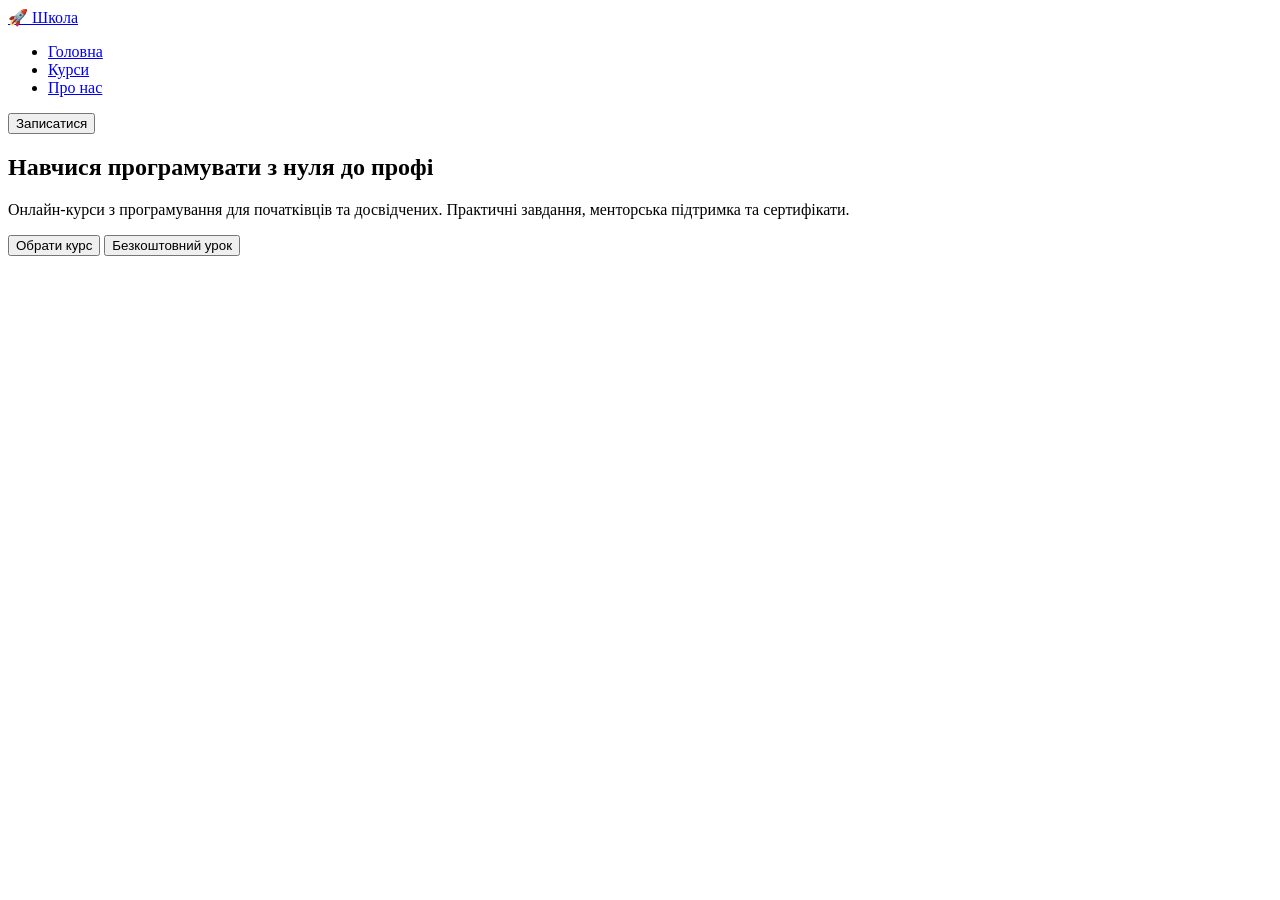
==== index.html @ d8966119 "Add index.html - Main page" ====
<!DOCTYPE html>
<html lang="uk">
<head>
    <meta charset="UTF-8">
    <meta name="viewport" content="width=device-width, initial-scale=1.0">
    <title>Школа - Онлайн школа програмування</title>
    <link rel="stylesheet" href="css/style.css">
    <link rel="preconnect" href="https://fonts.googleapis.com">
    <link href="https://fonts.googleapis.com/css2?family=Inter:wght@300;400;500;600;700;800&display=swap" rel="stylesheet">
</head>
<body>
    <header class="header">
        <div class="container">
            <nav class="nav">
                <a href="index.html" class="logo">🚀 Школа</a>
                <ul class="nav-menu">
                    <li><a href="index.html" class="nav-link active">Головна</a></li>
                    <li><a href="pages/courses.html" class="nav-link">Курси</a></li>
                    <li><a href="pages/about.html" class="nav-link">Про нас</a></li>
                </ul>
                <button class="btn btn-primary" onclick="openModal()">Записатися</button>
            </nav>
        </div>
    </header>
    <section class="hero">
        <div class="container">
            <div class="hero-content">
                <h1 class="hero-title">Навчися програмувати <span class="highlight">з нуля до профі</span></h1>
                <p class="hero-subtitle">Онлайн-курси з програмування для початківців та досвідчених. Практичні завдання, менторська підтримка та сертифікати.</p>
                <div class="hero-buttons">
                    <button class="btn btn-primary btn-lg" onclick="location.href='pages/courses.html'">Обрати курс</button>
                    <button class="btn btn-outline btn-lg" onclick="openModal()">Безкоштовний урок</button>
                </div>
            </div>
        </div>
    </section>
    <script src="js/app.js"></script>
</body>
</html>
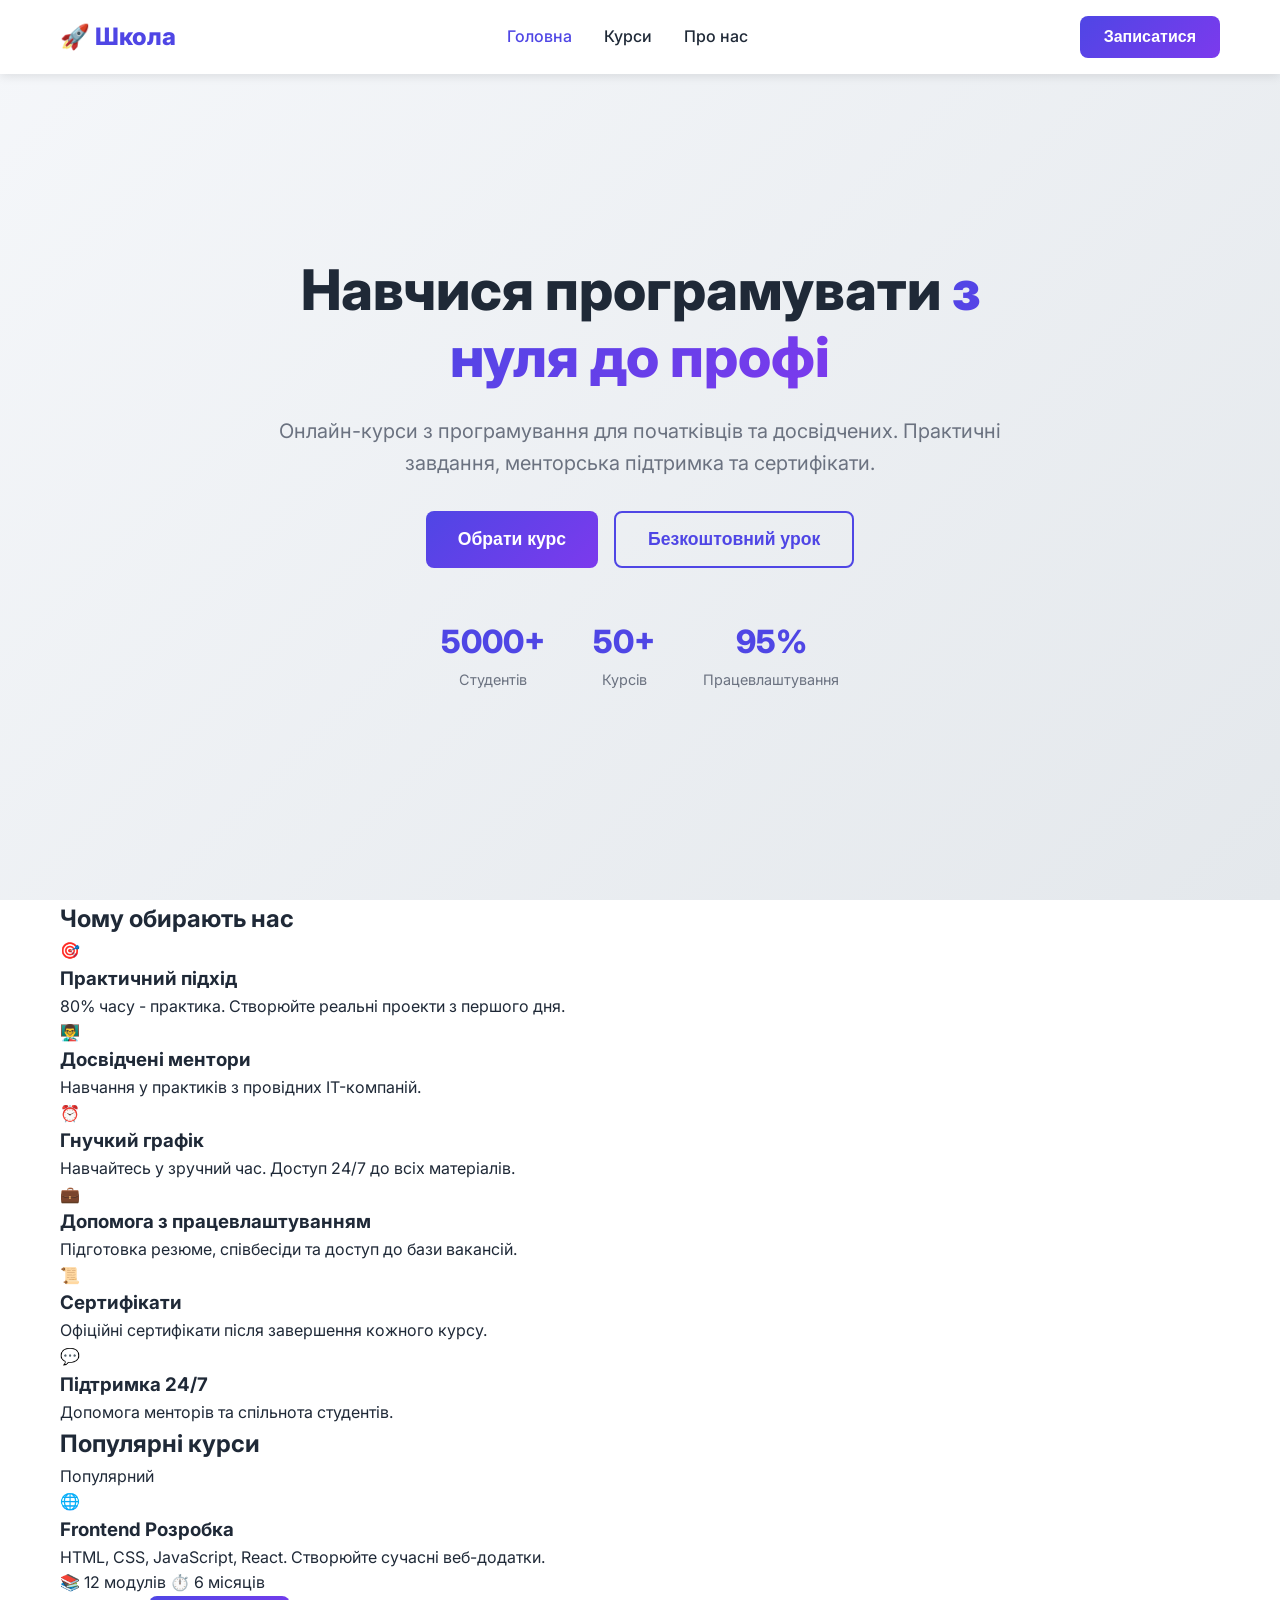
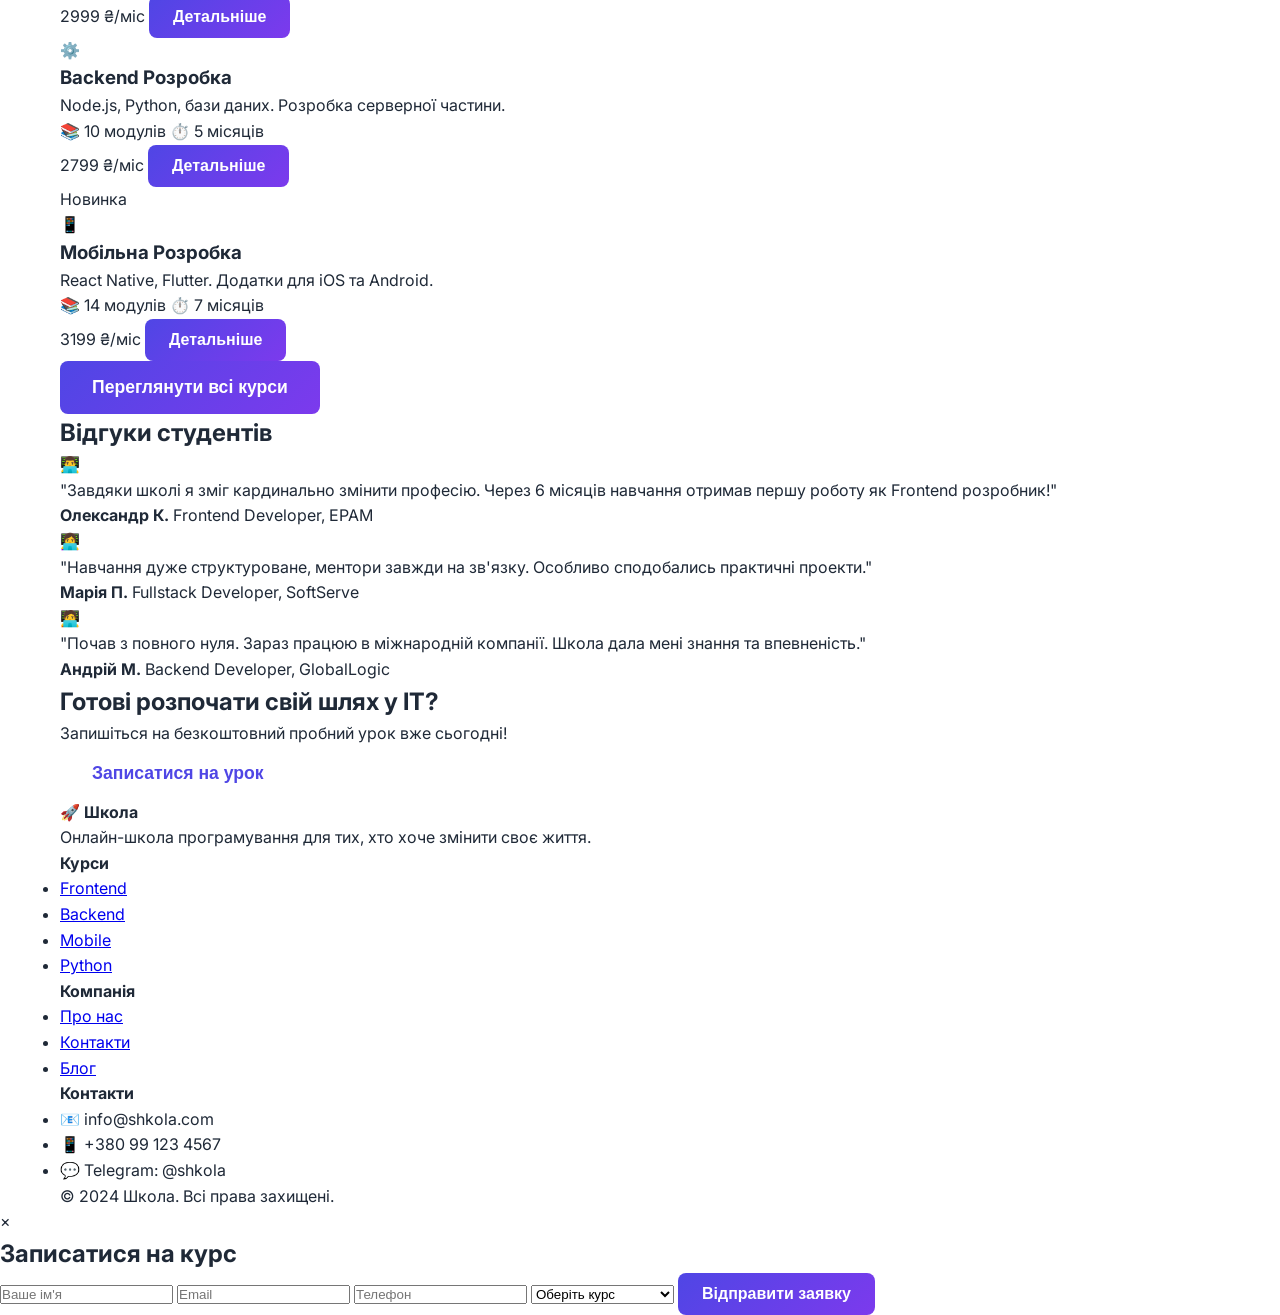
==== commit 411fe491: "Update index.html - Complete homepage with all sections" ====
--- a/index.html
+++ b/index.html
@@ -9,6 +9,7 @@
     <link href="https://fonts.googleapis.com/css2?family=Inter:wght@300;400;500;600;700;800&display=swap" rel="stylesheet">
 </head>
 <body>
+    <!-- Header -->
     <header class="header">
         <div class="container">
             <nav class="nav">
@@ -22,6 +23,8 @@
             </nav>
         </div>
     </header>
+
+    <!-- Hero Section -->
     <section class="hero">
         <div class="container">
             <div class="hero-content">
@@ -31,9 +34,239 @@
                     <button class="btn btn-primary btn-lg" onclick="location.href='pages/courses.html'">Обрати курс</button>
                     <button class="btn btn-outline btn-lg" onclick="openModal()">Безкоштовний урок</button>
                 </div>
-            </div>
-        </div>
-    </section>
+                <div class="hero-stats">
+                    <div class="stat">
+                        <span class="stat-number">5000+</span>
+                        <span class="stat-label">Студентів</span>
+                    </div>
+                    <div class="stat">
+                        <span class="stat-number">50+</span>
+                        <span class="stat-label">Курсів</span>
+                    </div>
+                    <div class="stat">
+                        <span class="stat-number">95%</span>
+                        <span class="stat-label">Працевлаштування</span>
+                    </div>
+                </div>
+            </div>
+        </div>
+    </section>
+
+    <!-- Features Section -->
+    <section class="features">
+        <div class="container">
+            <h2 class="section-title">Чому обирають нас</h2>
+            <div class="features-grid">
+                <div class="feature-card">
+                    <div class="feature-icon">🎯</div>
+                    <h3>Практичний підхід</h3>
+                    <p>80% часу - практика. Створюйте реальні проекти з першого дня.</p>
+                </div>
+                <div class="feature-card">
+                    <div class="feature-icon">👨‍🏫</div>
+                    <h3>Досвідчені ментори</h3>
+                    <p>Навчання у практиків з провідних IT-компаній.</p>
+                </div>
+                <div class="feature-card">
+                    <div class="feature-icon">⏰</div>
+                    <h3>Гнучкий графік</h3>
+                    <p>Навчайтесь у зручний час. Доступ 24/7 до всіх матеріалів.</p>
+                </div>
+                <div class="feature-card">
+                    <div class="feature-icon">💼</div>
+                    <h3>Допомога з працевлаштуванням</h3>
+                    <p>Підготовка резюме, співбесіди та доступ до бази вакансій.</p>
+                </div>
+                <div class="feature-card">
+                    <div class="feature-icon">📜</div>
+                    <h3>Сертифікати</h3>
+                    <p>Офіційні сертифікати після завершення кожного курсу.</p>
+                </div>
+                <div class="feature-card">
+                    <div class="feature-icon">💬</div>
+                    <h3>Підтримка 24/7</h3>
+                    <p>Допомога менторів та спільнота студентів.</p>
+                </div>
+            </div>
+        </div>
+    </section>
+
+    <!-- Courses Preview -->
+    <section class="courses-preview">
+        <div class="container">
+            <h2 class="section-title">Популярні курси</h2>
+            <div class="courses-grid">
+                <div class="course-card">
+                    <div class="course-badge">Популярний</div>
+                    <div class="course-image frontend">
+                        <div class="course-icon">🌐</div>
+                    </div>
+                    <div class="course-content">
+                        <h3>Frontend Розробка</h3>
+                        <p>HTML, CSS, JavaScript, React. Створюйте сучасні веб-додатки.</p>
+                        <div class="course-meta">
+                            <span>📚 12 модулів</span>
+                            <span>⏱️ 6 місяців</span>
+                        </div>
+                        <div class="course-footer">
+                            <span class="price">2999 ₴/міс</span>
+                            <button class="btn btn-sm btn-primary" onclick="location.href='pages/courses.html'">Детальніше</button>
+                        </div>
+                    </div>
+                </div>
+                <div class="course-card">
+                    <div class="course-image backend">
+                        <div class="course-icon">⚙️</div>
+                    </div>
+                    <div class="course-content">
+                        <h3>Backend Розробка</h3>
+                        <p>Node.js, Python, бази даних. Розробка серверної частини.</p>
+                        <div class="course-meta">
+                            <span>📚 10 модулів</span>
+                            <span>⏱️ 5 місяців</span>
+                        </div>
+                        <div class="course-footer">
+                            <span class="price">2799 ₴/міс</span>
+                            <button class="btn btn-sm btn-primary" onclick="location.href='pages/courses.html'">Детальніше</button>
+                        </div>
+                    </div>
+                </div>
+                <div class="course-card">
+                    <div class="course-badge">Новинка</div>
+                    <div class="course-image mobile">
+                        <div class="course-icon">📱</div>
+                    </div>
+                    <div class="course-content">
+                        <h3>Мобільна Розробка</h3>
+                        <p>React Native, Flutter. Додатки для iOS та Android.</p>
+                        <div class="course-meta">
+                            <span>📚 14 модулів</span>
+                            <span>⏱️ 7 місяців</span>
+                        </div>
+                        <div class="course-footer">
+                            <span class="price">3199 ₴/міс</span>
+                            <button class="btn btn-sm btn-primary" onclick="location.href='pages/courses.html'">Детальніше</button>
+                        </div>
+                    </div>
+                </div>
+            </div>
+            <div class="text-center">
+                <button class="btn btn-primary btn-lg" onclick="location.href='pages/courses.html'">Переглянути всі курси</button>
+            </div>
+        </div>
+    </section>
+
+    <!-- Testimonials -->
+    <section class="testimonials">
+        <div class="container">
+            <h2 class="section-title">Відгуки студентів</h2>
+            <div class="testimonials-grid">
+                <div class="testimonial-card">
+                    <div class="testimonial-avatar">👨‍💻</div>
+                    <div class="testimonial-content">
+                        <p>"Завдяки школі я зміг кардинально змінити професію. Через 6 місяців навчання отримав першу роботу як Frontend розробник!"</p>
+                        <div class="testimonial-author">
+                            <strong>Олександр К.</strong>
+                            <span>Frontend Developer, EPAM</span>
+                        </div>
+                    </div>
+                </div>
+                <div class="testimonial-card">
+                    <div class="testimonial-avatar">👩‍💻</div>
+                    <div class="testimonial-content">
+                        <p>"Навчання дуже структуроване, ментори завжди на зв'язку. Особливо сподобались практичні проекти."</p>
+                        <div class="testimonial-author">
+                            <strong>Марія П.</strong>
+                            <span>Fullstack Developer, SoftServe</span>
+                        </div>
+                    </div>
+                </div>
+                <div class="testimonial-card">
+                    <div class="testimonial-avatar">🧑‍💻</div>
+                    <div class="testimonial-content">
+                        <p>"Почав з повного нуля. Зараз працюю в міжнародній компанії. Школа дала мені знання та впевненість."</p>
+                        <div class="testimonial-author">
+                            <strong>Андрій М.</strong>
+                            <span>Backend Developer, GlobalLogic</span>
+                        </div>
+                    </div>
+                </div>
+            </div>
+        </div>
+    </section>
+
+    <!-- CTA Section -->
+    <section class="cta">
+        <div class="container">
+            <div class="cta-content">
+                <h2>Готові розпочати свій шлях у IT?</h2>
+                <p>Запишіться на безкоштовний пробний урок вже сьогодні!</p>
+                <button class="btn btn-white btn-lg" onclick="openModal()">Записатися на урок</button>
+            </div>
+        </div>
+    </section>
+
+    <!-- Footer -->
+    <footer class="footer">
+        <div class="container">
+            <div class="footer-grid">
+                <div class="footer-col">
+                    <h4>🚀 Школа</h4>
+                    <p>Онлайн-школа програмування для тих, хто хоче змінити своє життя.</p>
+                </div>
+                <div class="footer-col">
+                    <h4>Курси</h4>
+                    <ul>
+                        <li><a href="pages/courses.html">Frontend</a></li>
+                        <li><a href="pages/courses.html">Backend</a></li>
+                        <li><a href="pages/courses.html">Mobile</a></li>
+                        <li><a href="pages/courses.html">Python</a></li>
+                    </ul>
+                </div>
+                <div class="footer-col">
+                    <h4>Компанія</h4>
+                    <ul>
+                        <li><a href="pages/about.html">Про нас</a></li>
+                        <li><a href="#">Контакти</a></li>
+                        <li><a href="#">Блог</a></li>
+                    </ul>
+                </div>
+                <div class="footer-col">
+                    <h4>Контакти</h4>
+                    <ul>
+                        <li>📧 info@shkola.com</li>
+                        <li>📱 +380 99 123 4567</li>
+                        <li>💬 Telegram: @shkola</li>
+                    </ul>
+                </div>
+            </div>
+            <div class="footer-bottom">
+                <p>&copy; 2024 Школа. Всі права захищені.</p>
+            </div>
+        </div>
+    </footer>
+
+    <!-- Modal -->
+    <div id="modal" class="modal">
+        <div class="modal-content">
+            <span class="modal-close" onclick="closeModal()">&times;</span>
+            <h2>Записатися на курс</h2>
+            <form id="signupForm" onsubmit="handleSubmit(event)">
+                <input type="text" placeholder="Ваше ім'я" required>
+                <input type="email" placeholder="Email" required>
+                <input type="tel" placeholder="Телефон" required>
+                <select required>
+                    <option value="">Оберіть курс</option>
+                    <option value="frontend">Frontend Розробка</option>
+                    <option value="backend">Backend Розробка</option>
+                    <option value="mobile">Мобільна Розробка</option>
+                    <option value="python">Python Розробка</option>
+                </select>
+                <button type="submit" class="btn btn-primary btn-block">Відправити заявку</button>
+            </form>
+        </div>
+    </div>
+
     <script src="js/app.js"></script>
 </body>
 </html>
--- a/css/style.css
+++ b/css/style.css
@@ -0,0 +1,193 @@
+* {
+    margin: 0;
+    padding: 0;
+    box-sizing: border-box;
+}
+
+:root {
+    --primary: #4F46E5;
+    --primary-dark: #4338ca;
+    --primary-light: #6366f1;
+    --secondary: #10b981;
+    --dark: #1f2937;
+    --gray: #6b7280;
+    --light: #f3f4f6;
+    --white: #ffffff;
+    --gradient: linear-gradient(135deg, #4F46E5 0%, #7c3aed 100%);
+}
+
+body {
+    font-family: 'Inter', sans-serif;
+    line-height: 1.6;
+    color: var(--dark);
+    background: var(--white);
+}
+
+.container {
+    max-width: 1200px;
+    margin: 0 auto;
+    padding: 0 20px;
+}
+
+.header {
+    background: var(--white);
+    box-shadow: 0 2px 10px rgba(0,0,0,0.1);
+    position: fixed;
+    width: 100%;
+    top: 0;
+    z-index: 1000;
+}
+
+.nav {
+    display: flex;
+    justify-content: space-between;
+    align-items: center;
+    padding: 1rem 0;
+}
+
+.logo {
+    font-size: 1.5rem;
+    font-weight: 800;
+    color: var(--primary);
+    text-decoration: none;
+}
+
+.nav-menu {
+    display: flex;
+    list-style: none;
+    gap: 2rem;
+}
+
+.nav-link {
+    color: var(--dark);
+    text-decoration: none;
+    font-weight: 500;
+    transition: color 0.3s;
+}
+
+.nav-link:hover,
+.nav-link.active {
+    color: var(--primary);
+}
+
+.btn {
+    padding: 0.75rem 1.5rem;
+    border: none;
+    border-radius: 8px;
+    font-weight: 600;
+    cursor: pointer;
+    transition: all 0.3s;
+    font-size: 1rem;
+}
+
+.btn-primary {
+    background: var(--gradient);
+    color: var(--white);
+}
+
+.btn-primary:hover {
+    transform: translateY(-2px);
+    box-shadow: 0 10px 20px rgba(79, 70, 229, 0.3);
+}
+
+.btn-outline {
+    background: transparent;
+    border: 2px solid var(--primary);
+    color: var(--primary);
+}
+
+.btn-outline:hover {
+    background: var(--primary);
+    color: var(--white);
+}
+
+.btn-white {
+    background: var(--white);
+    color: var(--primary);
+}
+
+.btn-lg {
+    padding: 1rem 2rem;
+    font-size: 1.1rem;
+}
+
+.hero {
+    padding: 150px 0 100px;
+    background: linear-gradient(135deg, #f5f7fa 0%, #e4e8ec 100%);
+    min-height: 100vh;
+    display: flex;
+    align-items: center;
+}
+
+.hero-content {
+    text-align: center;
+    max-width: 800px;
+    margin: 0 auto;
+}
+
+.hero-title {
+    font-size: 3.5rem;
+    font-weight: 800;
+    line-height: 1.2;
+    margin-bottom: 1.5rem;
+}
+
+.hero-title .highlight {
+    background: var(--gradient);
+    -webkit-background-clip: text;
+    -webkit-text-fill-color: transparent;
+    background-clip: text;
+}
+
+.hero-subtitle {
+    font-size: 1.25rem;
+    color: var(--gray);
+    margin-bottom: 2rem;
+}
+
+.hero-buttons {
+    display: flex;
+    gap: 1rem;
+    justify-content: center;
+    margin-bottom: 3rem;
+}
+
+.hero-stats {
+    display: flex;
+    gap: 3rem;
+    justify-content: center;
+}
+
+.stat {
+    text-align: center;
+}
+
+.stat-number {
+    display: block;
+    font-size: 2rem;
+    font-weight: 800;
+    color: var(--primary);
+}
+
+.stat-label {
+    font-size: 0.9rem;
+    color: var(--gray);
+}
+
+@media (max-width: 768px) {
+    .hero-title {
+        font-size: 2.5rem;
+    }
+    
+    .hero-buttons {
+        flex-direction: column;
+    }
+    
+    .hero-stats {
+        gap: 1.5rem;
+    }
+    
+    .nav-menu {
+        display: none;
+    }
+}
